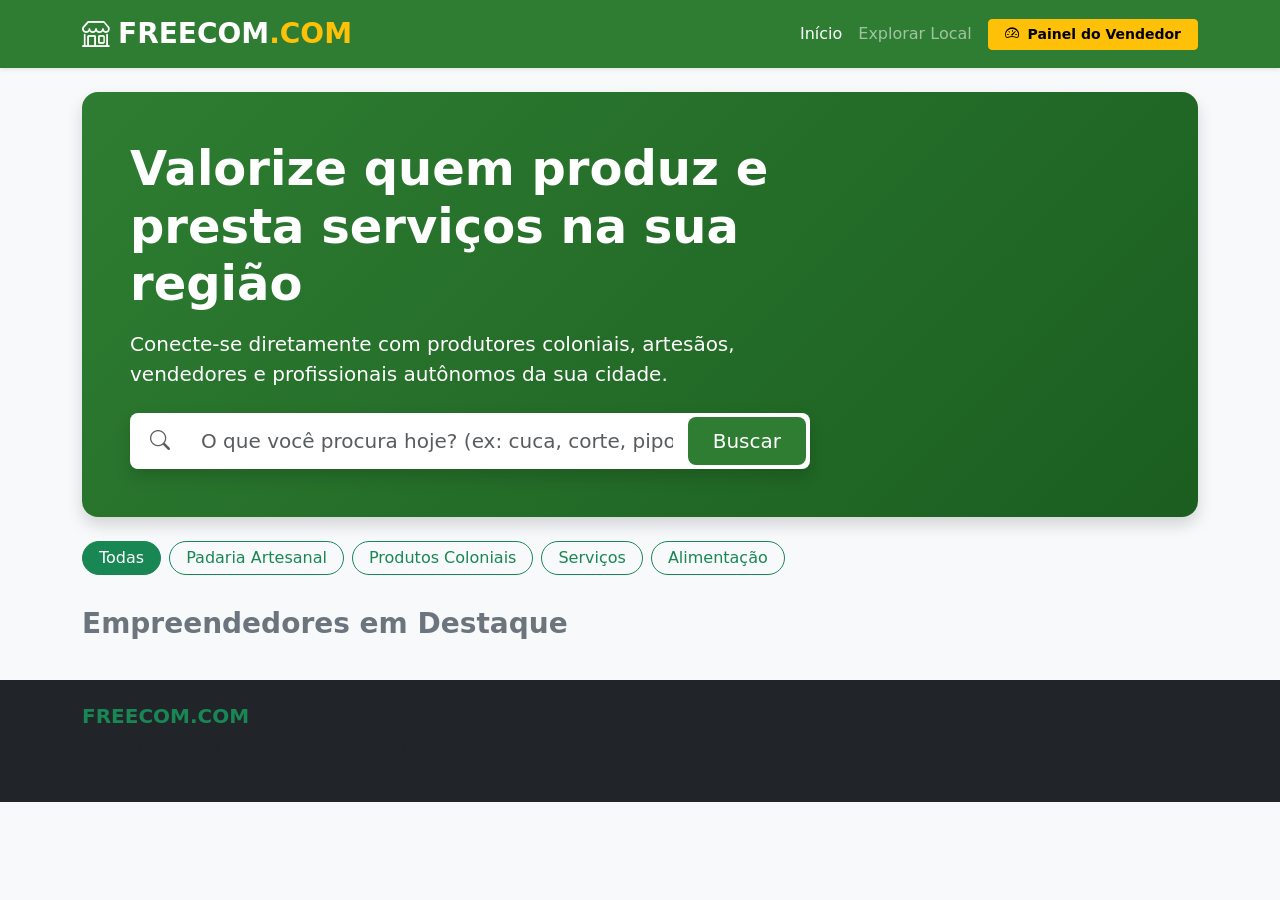
==== index.html @ f9a30d29 "Add files via upload" ====
<!DOCTYPE html>
<html lang="pt-BR">
<head>
  <meta charset="UTF-8">
  <meta name="viewport" content="width=device-width, initial-scale=1.0">
  <title>FREECOM.COM - O Marketplace da Economia Local</title>
  <!-- Bootstrap 5 CSS -->
  <link href="https://cdn.jsdelivr.net/npm/bootstrap@5.3.0/dist/css/bootstrap.min.css" rel="stylesheet">
  <!-- Bootstrap Icons -->
  <link rel="stylesheet" href="https://cdn.jsdelivr.net/npm/bootstrap-icons@1.11.1/font/bootstrap-icons.css">
  <style>
    :root {
      --primary-color: #2e7d32;
      --secondary-color: #f57c00;
    }
    .bg-freecom { background-color: var(--primary-color); }
    .text-freecom { color: var(--primary-color); }
    .btn-freecom { background-color: var(--primary-color); color: #fff; }
    .btn-freecom:hover { background-color: #1b5e20; color: #fff; }
    .card-announcer { transition: transform 0.2s, box-shadow 0.2s; border: none; border-radius: 12px; }
    .card-announcer:hover { transform: translateY(-4px); box-shadow: 0 8px 24px rgba(0,0,0,0.12); }
    .hero-banner { background: linear-gradient(135deg, #2e7d32 0%, #1b5e20 100%); color: white; border-radius: 16px; }
    .avatar-img { width: 90px; height: 90px; object-fit: cover; border-radius: 50%; border: 3px solid #fff; margin-top: -45px; }
  </style>
</head>
<body class="bg-light">

  <!-- Navbar -->
  <nav class="navbar navbar-expand-lg navbar-dark bg-freecom sticky-top shadow-sm">
    <div class="container">
      <a class="navbar-brand fw-bold fs-3" href="index.html">
        <i class="bi bi-shop me-2"></i>FREECOM<span class="text-warning">.COM</span>
      </a>
      <button class="navbar-toggler" type="button" data-bs-toggle="collapse" data-bs-target="#navContent">
        <span class="navbar-toggler-icon"></span>
      </button>
      <div class="collapse navbar-collapse" id="navContent">
        <ul class="navbar-nav ms-auto mb-2 mb-lg-0 align-items-center">
          <li class="nav-item"><a class="nav-link active" href="index.html">Início</a></li>
          <li class="nav-item"><a class="nav-link" href="#anunciantes">Explorar Local</a></li>
          <li class="nav-item ms-lg-2">
            <a class="btn btn-warning fw-semibold btn-sm px-3" href="admin/dashboard.html">
              <i class="bi bi-speedometer2 me-1"></i> Painel do Vendedor
            </a>
          </li>
        </ul>
      </div>
    </div>
  </nav>

  <!-- Hero Section -->
  <header class="container my-4">
    <div class="hero-banner p-4 p-md-5 shadow">
      <div class="col-lg-8">
        <h1 class="display-5 fw-bold mb-3">Valorize quem produz e presta serviços na sua região</h1>
        <p class="lead mb-4">Conecte-se diretamente com produtores coloniais, artesãos, vendedores e profissionais autônomos da sua cidade.</p>
        
        <!-- Barra de Pesquisa -->
        <div class="input-group input-group-lg bg-white rounded-3 p-1 shadow">
          <span class="input-group-text bg-white border-0"><i class="bi bi-search text-muted"></i></span>
          <input type="text" id="searchInput" class="form-control border-0 shadow-none" placeholder="O que você procura hoje? (ex: cuca, corte, pipoca...)">
          <button class="btn btn-freecom rounded-3 px-4" onclick="filtrar()">Buscar</button>
        </div>
      </div>
    </div>
  </header>

  <!-- Categorias & Filtros -->
  <section class="container mb-4">
    <div class="d-flex gap-2 overflow-x-auto pb-2" id="categoryFilters">
      <button class="btn btn-outline-success active rounded-pill px-3 py-1 btn-filter" onclick="filtrarCategoria('todas', this)">Todas</button>
      <button class="btn btn-outline-success rounded-pill px-3 py-1 btn-filter" onclick="filtrarCategoria('Padaria Artesanal', this)">Padaria Artesanal</button>
      <button class="btn btn-outline-success rounded-pill px-3 py-1 btn-filter" onclick="filtrarCategoria('Produtos Coloniais', this)">Produtos Coloniais</button>
      <button class="btn btn-outline-success rounded-pill px-3 py-1 btn-filter" onclick="filtrarCategoria('Serviços', this)">Serviços</button>
      <button class="btn btn-outline-success rounded-pill px-3 py-1 btn-filter" onclick="filtrarCategoria('Alimentação', this)">Alimentação</button>
    </div>
  </section>

  <!-- Grid de Anunciantes -->
  <main class="container mb-5" id="anunciantes">
    <div class="d-flex justify-content-between align-items-center mb-3">
      <h3 class="fw-bold mb-0 text-secondary">Empreendedores em Destaque</h3>
      <span class="text-muted" id="totalCount"></span>
    </div>

    <div class="row g-4" id="announcersGrid">
      <!-- Cards serão injetados via JavaScript -->
    </div>
  </main>

  <!-- Footer -->
  <footer class="bg-dark text-light py-4 mt-auto">
    <div class="container text-center text-md-start">
      <div class="row gy-3">
        <div class="col-md-6">
          <h5 class="fw-bold text-success">FREECOM.COM</h5>
          <p class="small text-muted mb-0">Transformando pequenos negócios locais em histórias conhecidas pela comunidade.</p>
        </div>
        <div class="col-md-6 text-md-end">
          <p class="small text-muted mb-0">&copy; 2026 FREECOM.COM - Todos os direitos reservados.</p>
        </div>
      </div>
    </div>
  </footer>

  <!-- Scripts -->
  <script src="js/data.js"></script>
  <script>
    let categoriaAtual = 'todas';

    function renderCards(lista) {
      const grid = document.getElementById('announcersGrid');
      const countEl = document.getElementById('totalCount');
      grid.innerHTML = '';

      countEl.innerText = `${lista.length} anunciantes encontrados`;

      if (lista.length === 0) {
        grid.innerHTML = `
          <div class="col-12 text-center py-5">
            <i class="bi bi-emoji-frown fs-1 text-muted"></i>
            <p class="mt-2 text-muted">Nenhum empreendedor ou serviço encontrado com estes termos.</p>
          </div>`;
        return;
      }

      lista.forEach(item => {
        const cardHtml = `
          <div class="col-12 col-md-6 col-lg-3">
            <div class="card card-announcer h-100 shadow-sm overflow-hidden">
              <div style="height: 100px; background: linear-gradient(45deg, #a8e063, #56ab2f);"></div>
              <div class="card-body text-center pt-0 position-relative">
                <img src="${item.foto}" class="avatar-img shadow-sm mb-2" alt="${item.nome}">
                <span class="badge bg-success position-absolute top-0 end-0 m-3">${item.categoria}</span>
                <h5 class="card-title fw-bold mb-1">${item.nome}</h5>
                <p class="text-muted small mb-2"><i class="bi bi-geo-alt-fill text-danger"></i> ${item.cidade}</p>
                <p class="card-text text-secondary small text-truncate-3" style="height: 3.6em; overflow: hidden;">
                  "${item.historia}"
                </p>
                <div class="border-top pt-3 mt-2 d-flex justify-content-between align-items-center">
                  <span class="small text-muted"><i class="bi bi-box-seam me-1"></i>${item.itens.length} ofertas</span>
                  <a href="pages/vendedor.html?id=${item.id}" class="btn btn-outline-success btn-sm fw-semibold rounded-pill">
                    Ver História <i class="bi bi-arrow-right"></i>
                  </a>
                </div>
              </div>
            </div>
          </div>
        `;
        grid.innerHTML += cardHtml;
      });
    }

    function filtrar() {
      const termo = document.getElementById('searchInput').value.toLowerCase();
      const todos = getAnunciantes();

      const filtrados = todos.filter(a => {
        const bateCategoria = categoriaAtual === 'todas' || a.categoria === categoriaAtual;
        const bateTexto = a.nome.toLowerCase().includes(termo) ||
                          a.historia.toLowerCase().includes(termo) ||
                          a.itens.some(i => i.nome.toLowerCase().includes(termo));
        return bateCategoria && bateTexto;
      });

      renderCards(filtrados);
    }

    function filtrarCategoria(cat, btn) {
      categoriaAtual = cat;
      document.querySelectorAll('.btn-filter').forEach(b => b.classList.remove('active', 'btn-success', 'text-white'));
      btn.classList.add('active');
      filtrar();
    }

    document.getElementById('searchInput').addEventListener('keyup', filtrar);

    // Renderização inicial
    document.addEventListener('DOMContentLoaded', () => {
      renderCards(getAnunciantes());
    });
  </script>
  <script src="https://cdn.jsdelivr.net/npm/bootstrap@5.3.0/dist/js/bootstrap.bundle.min.js"></script>
</body>
</html>
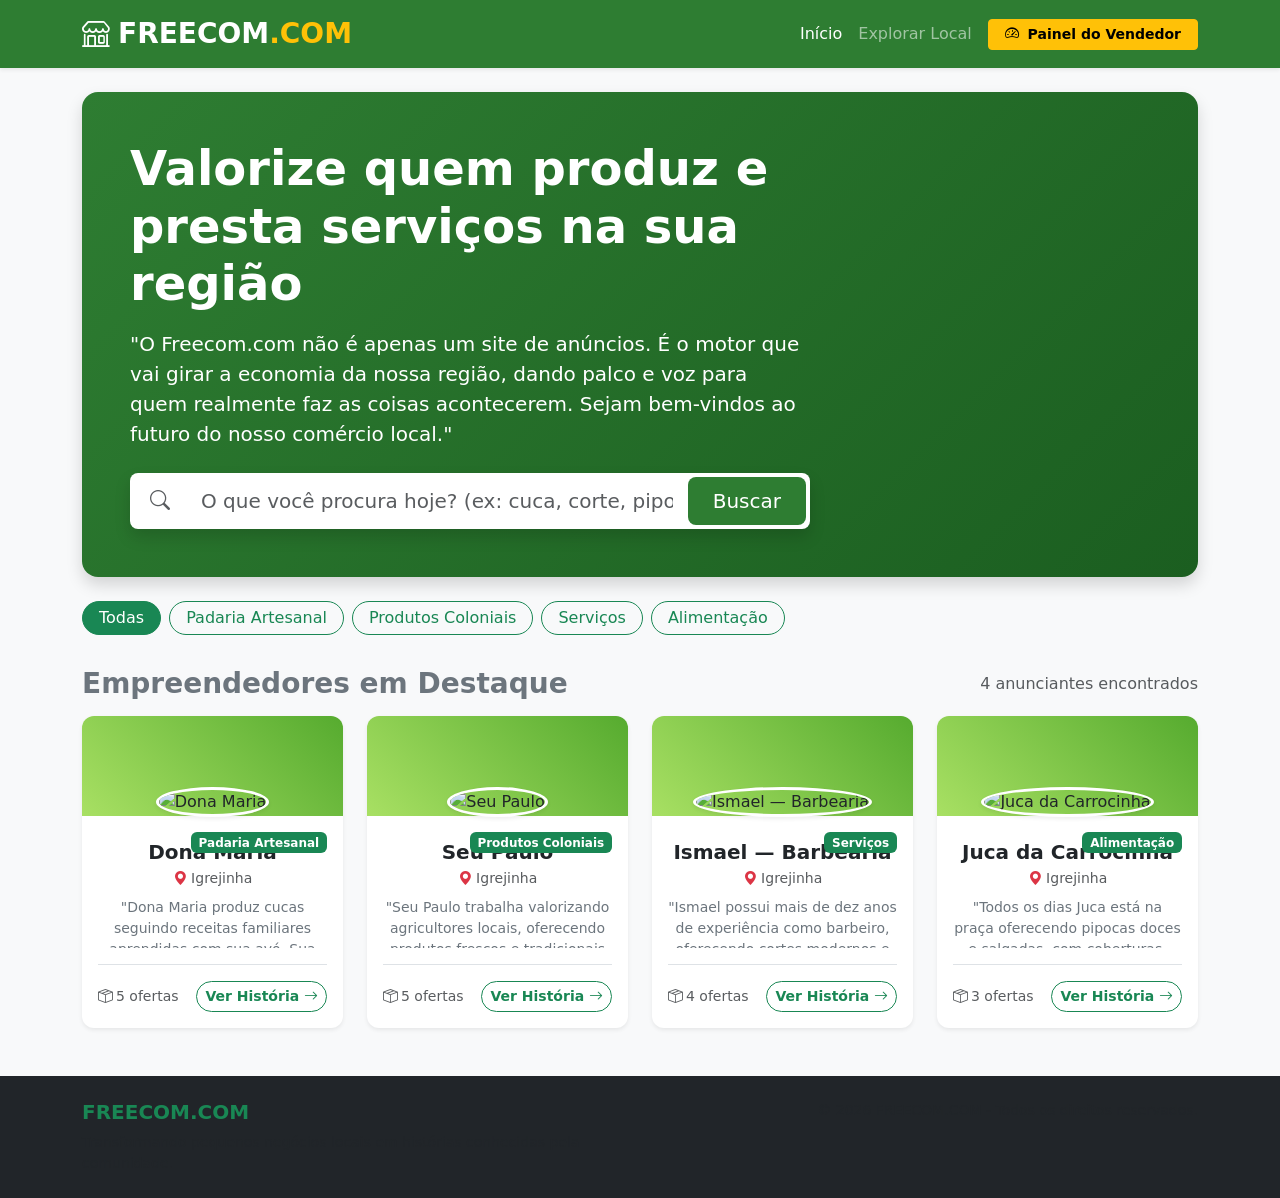
==== commit 9148ec85: "Modify hero section text for clarity Updated hero section text to enhance messaging." ====
--- a/index.html
+++ b/index.html
@@ -53,7 +53,7 @@
     <div class="hero-banner p-4 p-md-5 shadow">
       <div class="col-lg-8">
         <h1 class="display-5 fw-bold mb-3">Valorize quem produz e presta serviços na sua região</h1>
-        <p class="lead mb-4">Conecte-se diretamente com produtores coloniais, artesãos, vendedores e profissionais autônomos da sua cidade.</p>
+        <p class="lead mb-4">"O Freecom.com não é apenas um site de anúncios. É o motor que vai girar a economia da nossa região, dando palco e voz para quem realmente faz as coisas acontecerem. Sejam bem-vindos ao futuro do nosso comércio local."</p>
         
         <!-- Barra de Pesquisa -->
         <div class="input-group input-group-lg bg-white rounded-3 p-1 shadow">
@@ -182,4 +182,4 @@
   </script>
   <script src="https://cdn.jsdelivr.net/npm/bootstrap@5.3.0/dist/js/bootstrap.bundle.min.js"></script>
 </body>
-</html>+</html>
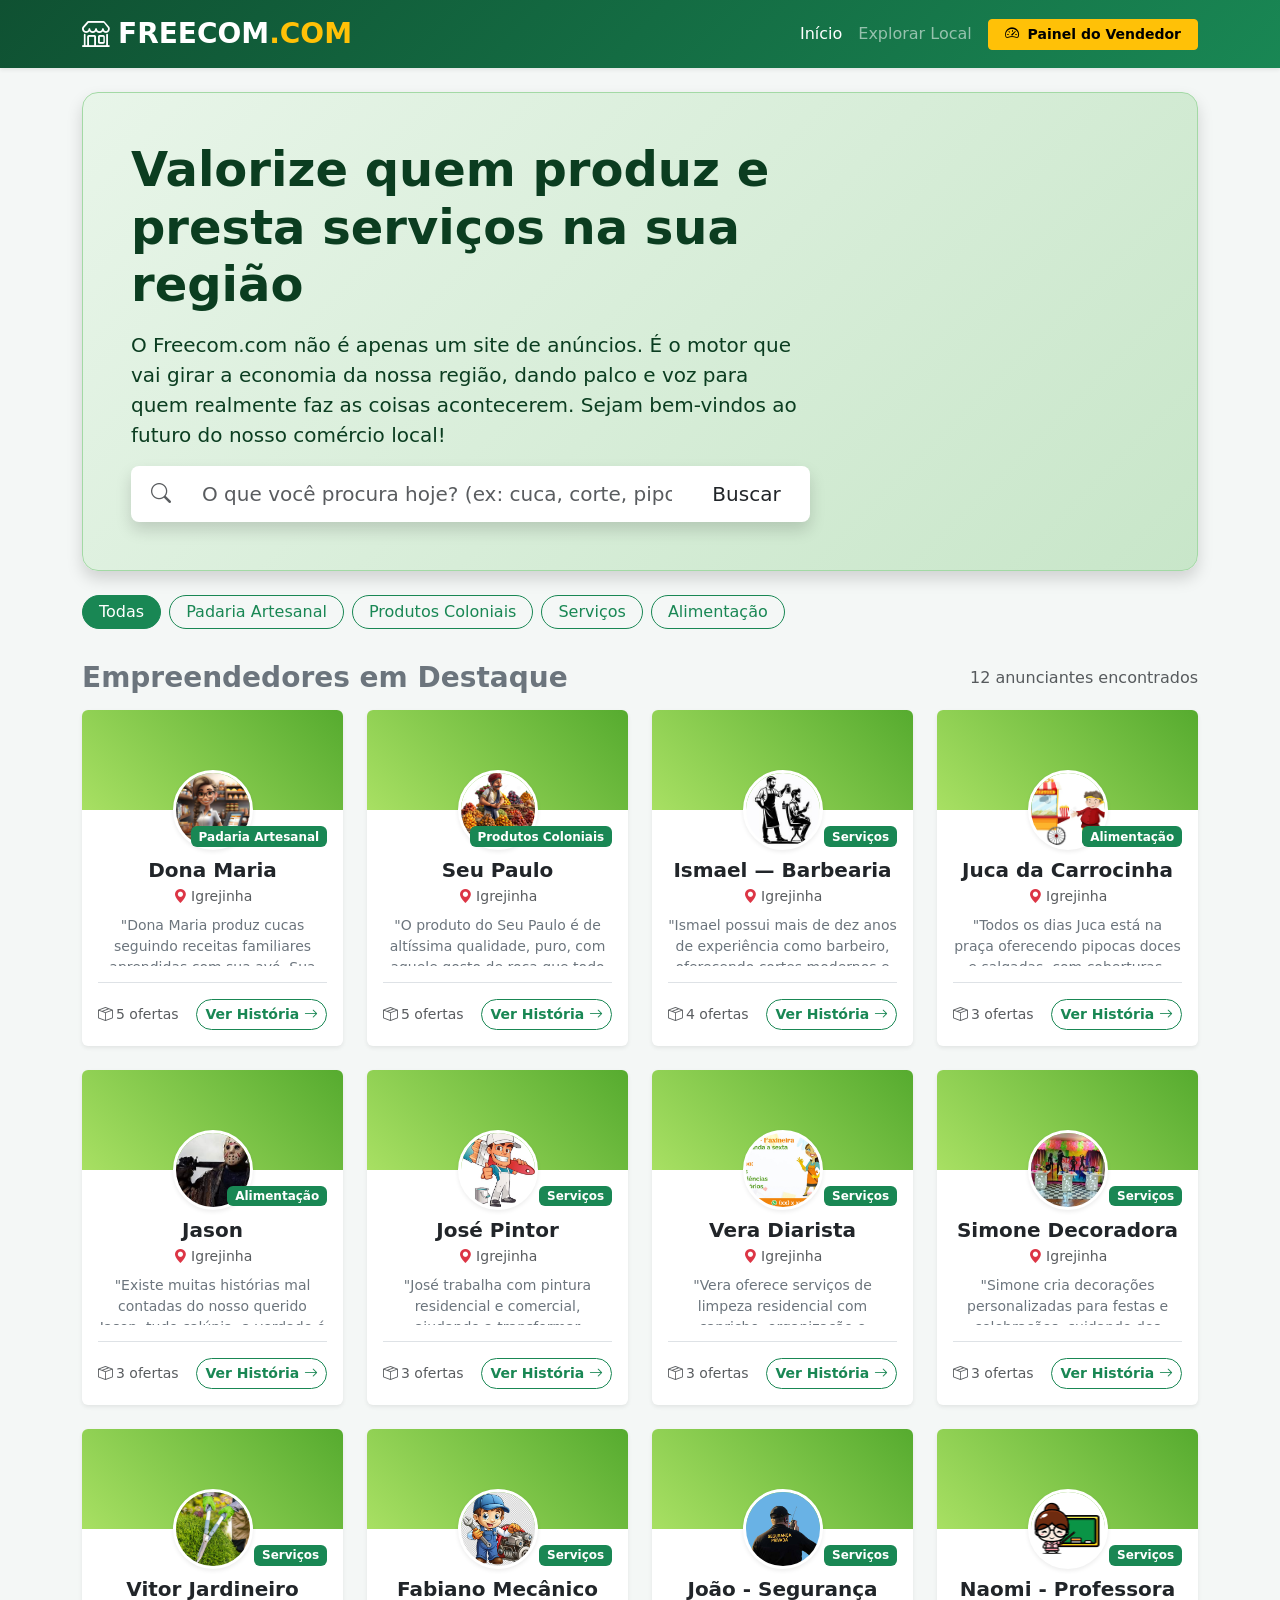
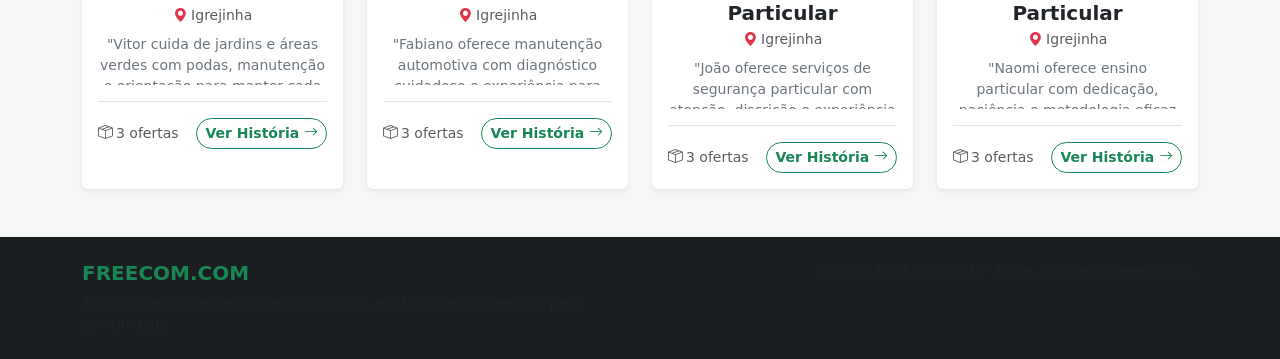
==== commit d740d3f7: "Atualiza site FREECOM" ====
--- a/index.html
+++ b/index.html
@@ -8,28 +8,17 @@
   <link href="https://cdn.jsdelivr.net/npm/bootstrap@5.3.0/dist/css/bootstrap.min.css" rel="stylesheet">
   <!-- Bootstrap Icons -->
   <link rel="stylesheet" href="https://cdn.jsdelivr.net/npm/bootstrap-icons@1.11.1/font/bootstrap-icons.css">
-  <style>
-    :root {
-      --primary-color: #2e7d32;
-      --secondary-color: #f57c00;
-    }
-    .bg-freecom { background-color: var(--primary-color); }
-    .text-freecom { color: var(--primary-color); }
-    .btn-freecom { background-color: var(--primary-color); color: #fff; }
-    .btn-freecom:hover { background-color: #1b5e20; color: #fff; }
-    .card-announcer { transition: transform 0.2s, box-shadow 0.2s; border: none; border-radius: 12px; }
-    .card-announcer:hover { transform: translateY(-4px); box-shadow: 0 8px 24px rgba(0,0,0,0.12); }
-    .hero-banner { background: linear-gradient(135deg, #2e7d32 0%, #1b5e20 100%); color: white; border-radius: 16px; }
-    .avatar-img { width: 90px; height: 90px; object-fit: cover; border-radius: 50%; border: 3px solid #fff; margin-top: -45px; }
-  </style>
+  <!-- Estilos Personalizados -->
+  <link rel="stylesheet" href="style.css">
+
 </head>
-<body class="bg-light">
+<body class="home-page">
 
   <!-- Navbar -->
   <nav class="navbar navbar-expand-lg navbar-dark bg-freecom sticky-top shadow-sm">
     <div class="container">
       <a class="navbar-brand fw-bold fs-3" href="index.html">
-        <i class="bi bi-shop me-2"></i>FREECOM<span class="text-warning">.COM</span>
+        <i class="bi bi-shop me-2"></i><span class="text-site-blue">FREECOM</span><span class="text-warning">.COM</span>
       </a>
       <button class="navbar-toggler" type="button" data-bs-toggle="collapse" data-bs-target="#navContent">
         <span class="navbar-toggler-icon"></span>
@@ -39,7 +28,7 @@
           <li class="nav-item"><a class="nav-link active" href="index.html">Início</a></li>
           <li class="nav-item"><a class="nav-link" href="#anunciantes">Explorar Local</a></li>
           <li class="nav-item ms-lg-2">
-            <a class="btn btn-warning fw-semibold btn-sm px-3" href="admin/dashboard.html">
+            <a class="btn btn-warning fw-semibold btn-sm px-3" href="dashboard.html">
               <i class="bi bi-speedometer2 me-1"></i> Painel do Vendedor
             </a>
           </li>
@@ -53,7 +42,7 @@
     <div class="hero-banner p-4 p-md-5 shadow">
       <div class="col-lg-8">
         <h1 class="display-5 fw-bold mb-3">Valorize quem produz e presta serviços na sua região</h1>
-        <p class="lead mb-4">"O Freecom.com não é apenas um site de anúncios. É o motor que vai girar a economia da nossa região, dando palco e voz para quem realmente faz as coisas acontecerem. Sejam bem-vindos ao futuro do nosso comércio local."</p>
+        <p class="lead">O Freecom.com não é apenas um site de anúncios. É o motor que vai girar a economia da nossa região, dando palco e voz para quem realmente faz as coisas acontecerem. Sejam bem-vindos ao futuro do nosso comércio local!</p>
         
         <!-- Barra de Pesquisa -->
         <div class="input-group input-group-lg bg-white rounded-3 p-1 shadow">
@@ -84,7 +73,7 @@
     </div>
 
     <div class="row g-4" id="announcersGrid">
-      <!-- Cards serão injetados via JavaScript -->
+      <!-- Cards injetados via JS -->
     </div>
   </main>
 
@@ -104,7 +93,7 @@
   </footer>
 
   <!-- Scripts -->
-  <script src="js/data.js"></script>
+  <script src="data.js"></script>
   <script>
     let categoriaAtual = 'todas';
 
@@ -130,7 +119,7 @@
             <div class="card card-announcer h-100 shadow-sm overflow-hidden">
               <div style="height: 100px; background: linear-gradient(45deg, #a8e063, #56ab2f);"></div>
               <div class="card-body text-center pt-0 position-relative">
-                <img src="${item.foto}" class="avatar-img shadow-sm mb-2" alt="${item.nome}">
+                <img src="${encodeURI(item.foto)}" class="avatar-img shadow-sm mb-2" alt="${item.nome}">
                 <span class="badge bg-success position-absolute top-0 end-0 m-3">${item.categoria}</span>
                 <h5 class="card-title fw-bold mb-1">${item.nome}</h5>
                 <p class="text-muted small mb-2"><i class="bi bi-geo-alt-fill text-danger"></i> ${item.cidade}</p>
@@ -139,7 +128,7 @@
                 </p>
                 <div class="border-top pt-3 mt-2 d-flex justify-content-between align-items-center">
                   <span class="small text-muted"><i class="bi bi-box-seam me-1"></i>${item.itens.length} ofertas</span>
-                  <a href="pages/vendedor.html?id=${item.id}" class="btn btn-outline-success btn-sm fw-semibold rounded-pill">
+                  <a href="vendedor.html?id=${item.id}" class="btn btn-outline-success btn-sm fw-semibold rounded-pill">
                     Ver História <i class="bi bi-arrow-right"></i>
                   </a>
                 </div>
@@ -175,11 +164,10 @@
 
     document.getElementById('searchInput').addEventListener('keyup', filtrar);
 
-    // Renderização inicial
     document.addEventListener('DOMContentLoaded', () => {
       renderCards(getAnunciantes());
     });
   </script>
   <script src="https://cdn.jsdelivr.net/npm/bootstrap@5.3.0/dist/js/bootstrap.bundle.min.js"></script>
 </body>
-</html>
+</html>
--- a/style.css
+++ b/style.css
@@ -0,0 +1,87 @@
+/* Variáveis de Cores e Fundos */
+:root {
+  --freecom-primary: #198754;
+  --freecom-dark: #0f5132;
+  --freecom-light-bg: #f4f7f6; /* Fundo geral mais suave e limpo */
+  --freecom-card-bg: #ffffff;
+}
+
+/* Fundo geral das páginas */
+body.home-page, body {
+  background-color: var(--freecom-light-bg) !important;
+  color: #333333;
+}
+
+/* Navbar personalizada */
+.bg-freecom {
+  background: linear-gradient(135deg, #0f5132, #198754) !important;
+}
+
+/* Hero Banner com fundo mais atraente e elegante */
+.hero-banner {
+  background: linear-gradient(135deg, #e8f5e9 0%, #c8e6c9 100%);
+  border-radius: 1rem;
+  border: 1px solid #a3d9a5;
+  color: #0b3d20;
+}
+
+/* Estilização dos Cards para dar profundidade */
+.card-announcer {
+  background-color: var(--freecom-card-bg);
+  border: none;
+  transition: transform 0.2s ease, box-shadow 0.2s ease;
+}
+
+.card-announcer:hover {
+  transform: translateY(-4px);
+  box-shadow: 0 .5rem 1rem rgba(0,0,0,.1) !important;
+}
+
+/* Avatar do Vendedor */
+.avatar-img {
+  width: 80px;
+  height: 80px;
+  border-radius: 50%;
+  object-fit: cover;
+  border: 3px solid #ffffff;
+  margin-top: -40px;
+  background-color: #fff;
+}
+
+/* Rodapé */
+footer.bg-dark {
+  background-color: #1a1e21 !important;
+}
+
+.profile-cover {
+  min-height: 120px;
+  background: linear-gradient(135deg, #0f5132, #56ab2f);
+}
+
+.profile-avatar {
+  width: 132px;
+  height: 132px;
+  margin-top: -66px;
+  border: 4px solid #fff;
+  border-radius: 50%;
+  object-fit: cover;
+  background-color: #fff;
+}
+
+.btn-whatsapp {
+  background-color: #25d366;
+  border-color: #25d366;
+  color: #fff;
+}
+
+.btn-whatsapp:hover,
+.btn-whatsapp:focus {
+  background-color: #1da851;
+  border-color: #1da851;
+  color: #fff;
+}
+
+.sidebar {
+  min-height: 100vh;
+  background: linear-gradient(180deg, #0f5132, #198754);
+}
